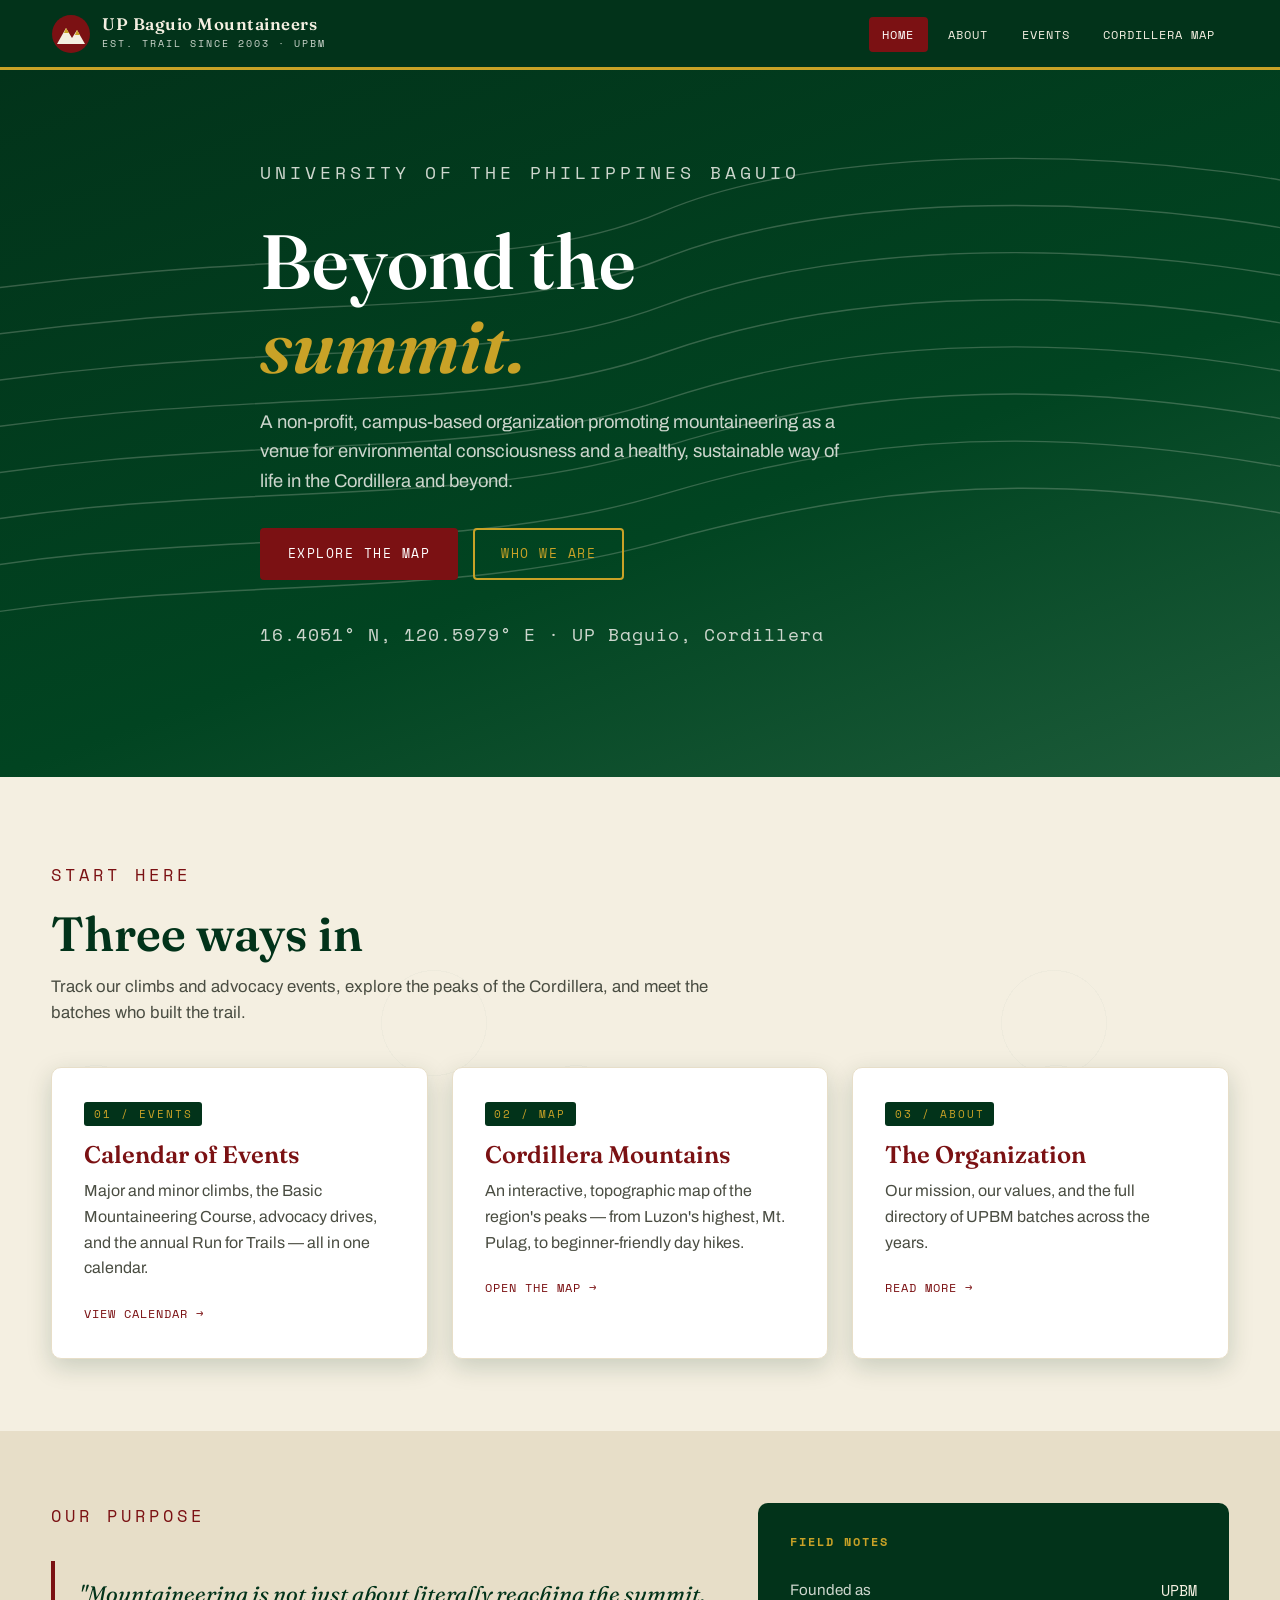
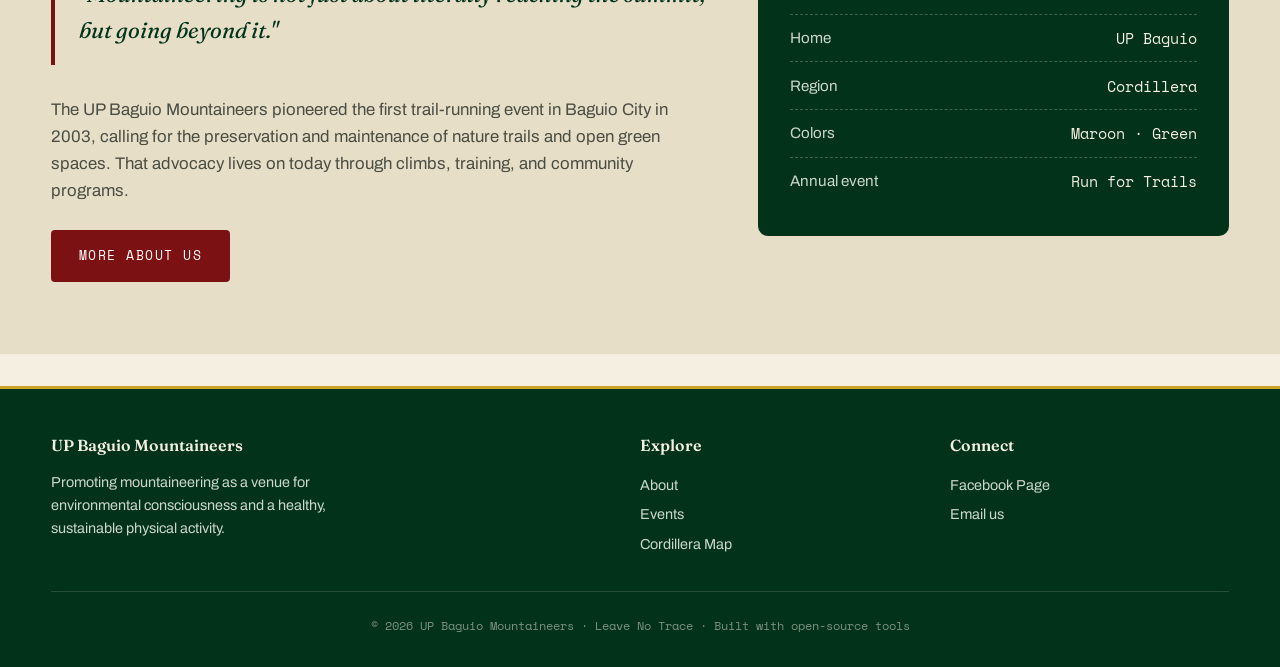
==== index.html @ 501cc20c "Add files via upload" ====
<!DOCTYPE html>
<html lang="en">
<head>
  <meta charset="UTF-8">
  <meta name="viewport" content="width=device-width, initial-scale=1.0">
  <title>UP Baguio Mountaineers</title>
  <meta name="description" content="The University of the Philippines Baguio Mountaineers — promoting mountaineering as a venue for environmental consciousness and a healthy, sustainable physical activity.">
  <link rel="preconnect" href="https://fonts.googleapis.com">
  <link rel="preconnect" href="https://fonts.gstatic.com" crossorigin>
  <link href="https://fonts.googleapis.com/css2?family=Fraunces:ital,wght@0,400;0,600;1,400;1,600&family=Archivo:wght@400;500;600&family=Space+Mono:wght@400;700&display=swap" rel="stylesheet">
  <link rel="stylesheet" href="css/style.css">
</head>
<body>

  <!-- ============ NAV ============ -->
  <nav class="nav">
    <div class="container nav-inner">
      <a href="index.html" class="brand">
        <svg class="brand-mark" viewBox="0 0 40 40" xmlns="http://www.w3.org/2000/svg">
          <circle cx="20" cy="20" r="19" fill="#7b1113"/>
          <path d="M6 30 L15 14 L21 24 L26 16 L34 30 Z" fill="#f4efe1"/>
          <path d="M15 14 L18 19 L13 19 Z" fill="#c9a227"/>
          <path d="M26 16 L29 21 L24 21 Z" fill="#c9a227"/>
        </svg>
        <span class="brand-text">
          <span class="big">UP Baguio Mountaineers</span>
          <span class="small">Est. trail since 2003 · UPBM</span>
        </span>
      </a>
      <button class="nav-toggle" aria-label="menu">☰</button>
      <ul class="nav-links">
        <li><a href="index.html">Home</a></li>
        <li><a href="about.html">About</a></li>
        <li><a href="events.html">Events</a></li>
        <li><a href="map.html">Cordillera Map</a></li>
      </ul>
    </div>
  </nav>

  <!-- ============ HERO ============ -->
  <header class="hero">
    <svg class="contours" viewBox="0 0 1200 600" preserveAspectRatio="xMidYMid slice" xmlns="http://www.w3.org/2000/svg">
      <g fill="none" stroke="#f4efe1" stroke-width="1.2">
        <path d="M-50 480 C 200 420, 400 460, 620 400 S 1000 340, 1260 400"/>
        <path d="M-50 440 C 200 380, 420 420, 620 360 S 1000 300, 1260 360"/>
        <path d="M-50 400 C 220 340, 430 380, 620 320 S 1010 260, 1260 320"/>
        <path d="M-50 360 C 240 300, 440 340, 620 280 S 1020 220, 1260 280"/>
        <path d="M-50 320 C 260 260, 450 300, 620 240 S 1030 180, 1260 240"/>
        <path d="M-50 280 C 280 220, 460 260, 620 200 S 1040 140, 1260 200"/>
        <path d="M-50 240 C 300 180, 470 220, 620 160 S 1050 100, 1260 160"/>
        <path d="M-50 200 C 320 140, 480 180, 620 120 S 1060 60, 1260 120"/>
      </g>
    </svg>
    <div class="container hero-content">
      <p class="eyebrow fade-up">University of the Philippines Baguio</p>
      <h1 class="fade-up">Beyond the<br><em>summit.</em></h1>
      <p class="fade-up">A non-profit, campus-based organization promoting mountaineering as a venue for environmental consciousness and a healthy, sustainable way of life in the Cordillera and beyond.</p>
      <div class="fade-up">
        <a href="map.html" class="btn btn-primary">Explore the Map</a>
        <a href="about.html" class="btn btn-ghost">Who We Are</a>
      </div>
      <p class="hero-coords">16.4051° N, 120.5979° E · UP Baguio, Cordillera</p>
    </div>
  </header>

  <!-- ============ FEATURES ============ -->
  <section class="block">
    <div class="container">
      <div class="section-head">
        <p class="eyebrow">Start here</p>
        <h2>Three ways in</h2>
        <p>Track our climbs and advocacy events, explore the peaks of the Cordillera, and meet the batches who built the trail.</p>
      </div>
      <div class="feature-grid">
        <div class="feature-card fade-up">
          <span class="num">01 / EVENTS</span>
          <h3>Calendar of Events</h3>
          <p>Major and minor climbs, the Basic Mountaineering Course, advocacy drives, and the annual Run for Trails — all in one calendar.</p>
          <a class="more" href="events.html">View calendar</a>
        </div>
        <div class="feature-card fade-up">
          <span class="num">02 / MAP</span>
          <h3>Cordillera Mountains</h3>
          <p>An interactive, topographic map of the region's peaks — from Luzon's highest, Mt. Pulag, to beginner-friendly day hikes.</p>
          <a class="more" href="map.html">Open the map</a>
        </div>
        <div class="feature-card fade-up">
          <span class="num">03 / ABOUT</span>
          <h3>The Organization</h3>
          <p>Our mission, our values, and the full directory of UPBM batches across the years.</p>
          <a class="more" href="about.html">Read more</a>
        </div>
      </div>
    </div>
  </section>

  <!-- ============ MISSION STRIP ============ -->
  <section class="block" style="background:var(--paper-dark)">
    <div class="container">
      <div class="about-split">
        <div>
          <p class="eyebrow" style="color:var(--maroon)">Our purpose</p>
          <blockquote class="mission">"Mountaineering is not just about literally reaching the summit, but going beyond it."</blockquote>
          <p>The UP Baguio Mountaineers pioneered the first trail-running event in Baguio City in 2003, calling for the preservation and maintenance of nature trails and open green spaces. That advocacy lives on today through climbs, training, and community programs.</p>
          <a href="about.html" class="btn btn-primary" style="margin-top:0.5rem">More about us</a>
        </div>
        <div class="fact-box">
          <h4>Field Notes</h4>
          <div class="fact-row"><span class="k">Founded as</span><span class="v">UPBM</span></div>
          <div class="fact-row"><span class="k">Home</span><span class="v">UP Baguio</span></div>
          <div class="fact-row"><span class="k">Region</span><span class="v">Cordillera</span></div>
          <div class="fact-row"><span class="k">Colors</span><span class="v">Maroon · Green</span></div>
          <div class="fact-row"><span class="k">Annual event</span><span class="v">Run for Trails</span></div>
        </div>
      </div>
    </div>
  </section>

  <!-- ============ FOOTER ============ -->
  <footer>
    <div class="container">
      <div class="foot-grid">
        <div>
          <h4>UP Baguio Mountaineers</h4>
          <p style="font-size:0.9rem;max-width:340px">Promoting mountaineering as a venue for environmental consciousness and a healthy, sustainable physical activity.</p>
        </div>
        <div>
          <h4>Explore</h4>
          <a href="about.html">About</a>
          <a href="events.html">Events</a>
          <a href="map.html">Cordillera Map</a>
        </div>
        <div>
          <h4>Connect</h4>
          <a href="https://www.facebook.com/UPBaguioMountaineers" target="_blank" rel="noopener">Facebook Page</a>
          <a href="mailto:upbaguiomountaineers@gmail.com">Email us</a>
        </div>
      </div>
      <div class="foot-bottom">
        © <span id="year"></span> UP Baguio Mountaineers · Leave No Trace · Built with open-source tools
      </div>
    </div>
  </footer>

  <script src="js/main.js"></script>
  <script>document.getElementById('year').textContent = new Date().getFullYear();</script>
</body>
</html>
---- css/style.css ----
/* =========================================================
   UP Baguio Mountaineers — Stylesheet
   Aesthetic: topographic field journal
   Colors: UP Maroon (#7B1113) + UP Forest Green (#014421)
   Fonts: Fraunces (display), Archivo (body), Space Mono (labels)
   ========================================================= */

:root {
  --maroon: #7b1113;
  --maroon-deep: #5a0c0e;
  --green: #014421;
  --green-deep: #02331a;
  --green-mid: #1d5c3a;
  --paper: #f4efe1;
  --paper-dark: #e7dec8;
  --ink: #20211c;
  --ink-soft: #4a4d42;
  --mist: #cdd6cd;
  --gold: #c9a227;
  --shadow: rgba(2, 51, 26, 0.18);
}

* { margin: 0; padding: 0; box-sizing: border-box; }

html { scroll-behavior: smooth; }

body {
  font-family: 'Archivo', sans-serif;
  background-color: var(--paper);
  color: var(--ink);
  line-height: 1.6;
  /* faint topographic contour texture */
  background-image:
    radial-gradient(circle at 20% 30%, transparent 0, transparent 38px, rgba(1,68,33,0.025) 38px, rgba(1,68,33,0.025) 39px, transparent 39px),
    radial-gradient(circle at 70% 65%, transparent 0, transparent 52px, rgba(1,68,33,0.025) 52px, rgba(1,68,33,0.025) 53px, transparent 53px);
  background-size: 480px 480px, 620px 620px;
}

h1, h2, h3, h4 { font-family: 'Fraunces', serif; font-weight: 600; line-height: 1.1; }

.mono { font-family: 'Space Mono', monospace; }

a { color: var(--maroon); text-decoration: none; }

.container { width: min(1200px, 92%); margin: 0 auto; }

/* ---------------- NAV ---------------- */
.nav {
  position: sticky; top: 0; z-index: 1000;
  background: var(--green-deep);
  border-bottom: 3px solid var(--gold);
}
.nav-inner {
  display: flex; align-items: center; justify-content: space-between;
  padding: 0.85rem 0;
}
.brand { display: flex; align-items: center; gap: 0.7rem; }
.brand-mark {
  width: 40px; height: 40px; flex-shrink: 0;
}
.brand-text { color: var(--paper); line-height: 1.05; }
.brand-text .big {
  font-family: 'Fraunces', serif; font-size: 1.05rem; font-weight: 600;
  letter-spacing: 0.5px; display: block;
}
.brand-text .small {
  font-family: 'Space Mono', monospace; font-size: 0.62rem;
  letter-spacing: 2px; text-transform: uppercase; color: var(--mist);
}
.nav-links { display: flex; gap: 0.4rem; align-items: center; list-style: none; }
.nav-links a {
  color: var(--paper); font-family: 'Space Mono', monospace;
  font-size: 0.78rem; text-transform: uppercase; letter-spacing: 1px;
  padding: 0.5rem 0.85rem; border-radius: 4px; transition: all 0.2s;
}
.nav-links a:hover, .nav-links a.active { background: var(--maroon); color: #fff; }
.nav-toggle { display: none; background: none; border: none; color: var(--paper); font-size: 1.6rem; cursor: pointer; }

/* ---------------- HERO ---------------- */
.hero {
  position: relative; overflow: hidden;
  background: linear-gradient(160deg, var(--green-deep) 0%, var(--green) 60%, var(--green-mid) 100%);
  color: var(--paper);
  padding: 5.5rem 0 6rem;
}
.hero svg.contours { position: absolute; inset: 0; width: 100%; height: 100%; opacity: 0.22; }
.hero-content { position: relative; z-index: 2; max-width: 760px; }
.eyebrow {
  font-family: 'Space Mono', monospace; font-size: 0.72rem; letter-spacing: 4px;
  text-transform: uppercase; color: var(--gold); margin-bottom: 1.2rem;
}
.hero h1 {
  font-size: clamp(2.6rem, 6vw, 5rem); color: #fff; margin-bottom: 1.2rem;
  text-wrap: balance;
}
.hero h1 em { font-style: italic; color: var(--gold); }
.hero p { font-size: 1.15rem; max-width: 580px; color: var(--mist); margin-bottom: 2rem; }
.hero-coords {
  font-family: 'Space Mono', monospace; font-size: 0.72rem; letter-spacing: 1px;
  color: rgba(244,239,225,0.6); margin-top: 2.5rem;
}

.btn {
  display: inline-block; font-family: 'Space Mono', monospace; font-size: 0.8rem;
  text-transform: uppercase; letter-spacing: 1.5px; padding: 0.85rem 1.6rem;
  border-radius: 4px; transition: all 0.2s; cursor: pointer; border: 2px solid transparent;
}
.btn-primary { background: var(--maroon); color: #fff; }
.btn-primary:hover { background: var(--maroon-deep); transform: translateY(-2px); }
.btn-ghost { border-color: var(--gold); color: var(--gold); margin-left: 0.8rem; }
.btn-ghost:hover { background: var(--gold); color: var(--green-deep); }

/* ---------------- SECTIONS ---------------- */
section.block { padding: 4.5rem 0; }
.section-head { margin-bottom: 2.5rem; max-width: 720px; }
.section-head .eyebrow { color: var(--maroon); }
.section-head h2 { font-size: clamp(2rem, 4vw, 3rem); color: var(--green-deep); }
.section-head p { color: var(--ink-soft); margin-top: 0.8rem; font-size: 1.05rem; }

.divider-mtn { display: block; width: 100%; height: 40px; }

/* feature cards */
.feature-grid { display: grid; grid-template-columns: repeat(auto-fit, minmax(260px, 1fr)); gap: 1.5rem; }
.feature-card {
  background: #fff; border: 1px solid var(--paper-dark); border-radius: 10px;
  padding: 2rem; box-shadow: 0 8px 24px var(--shadow); transition: transform 0.2s;
  position: relative; overflow: hidden;
}
.feature-card:hover { transform: translateY(-5px); }
.feature-card .num {
  font-family: 'Space Mono', monospace; font-size: 0.7rem; letter-spacing: 2px;
  color: var(--gold); background: var(--green-deep); padding: 0.2rem 0.6rem;
  border-radius: 3px; display: inline-block; margin-bottom: 1rem;
}
.feature-card h3 { font-size: 1.5rem; color: var(--maroon); margin-bottom: 0.6rem; }
.feature-card p { color: var(--ink-soft); margin-bottom: 1.2rem; }
.feature-card a.more { font-family: 'Space Mono', monospace; font-size: 0.78rem; letter-spacing: 1px; text-transform: uppercase; }
.feature-card a.more::after { content: " →"; }

/* about layout */
.about-split { display: grid; grid-template-columns: 1.4fr 1fr; gap: 3rem; align-items: start; }
.about-split p { margin-bottom: 1.1rem; color: var(--ink-soft); font-size: 1.05rem; }
.about-split p .lead { color: var(--ink); }
.fact-box { background: var(--green-deep); color: var(--paper); border-radius: 10px; padding: 2rem; }
.fact-box h4 { color: var(--gold); font-family: 'Space Mono', monospace; font-size: 0.75rem; letter-spacing: 2px; text-transform: uppercase; margin-bottom: 1.2rem; }
.fact-row { display: flex; justify-content: space-between; padding: 0.7rem 0; border-bottom: 1px dashed rgba(244,239,225,0.25); font-size: 0.95rem; }
.fact-row:last-child { border-bottom: none; }
.fact-row .k { color: var(--mist); }
.fact-row .v { font-family: 'Space Mono', monospace; }

blockquote.mission {
  border-left: 4px solid var(--maroon); padding: 1rem 0 1rem 1.5rem;
  font-family: 'Fraunces', serif; font-style: italic; font-size: 1.4rem;
  color: var(--green-deep); margin: 2rem 0;
}

/* values */
.values { display: grid; grid-template-columns: repeat(auto-fit, minmax(200px,1fr)); gap: 1.2rem; margin-top: 2rem; }
.value { padding: 1.5rem; border: 1px solid var(--paper-dark); border-radius: 8px; background: #fff; }
.value .ico { font-size: 1.6rem; }
.value h4 { color: var(--maroon); margin: 0.6rem 0 0.3rem; font-size: 1.15rem; }
.value p { font-size: 0.92rem; color: var(--ink-soft); }

/* batches */
.batch-grid { display: grid; grid-template-columns: repeat(auto-fill, minmax(280px,1fr)); gap: 1.4rem; }
.batch-card {
  background: #fff; border-radius: 10px; border: 1px solid var(--paper-dark);
  overflow: hidden; box-shadow: 0 6px 18px var(--shadow);
}
.batch-card .head {
  background: linear-gradient(135deg, var(--maroon), var(--maroon-deep));
  color: #fff; padding: 1.2rem 1.4rem; display: flex; align-items: baseline; justify-content: space-between;
}
.batch-card .head .yr { font-family: 'Space Mono', monospace; font-size: 1.6rem; }
.batch-card .head .nm { font-family: 'Fraunces', serif; font-size: 1.05rem; text-align: right; }
.batch-card .body { padding: 1.2rem 1.4rem; }
.batch-card .tagline { font-style: italic; color: var(--green-deep); font-family: 'Fraunces', serif; margin-bottom: 0.8rem; }
.batch-card ul { list-style: none; }
.batch-card li { padding: 0.3rem 0; border-bottom: 1px dotted var(--paper-dark); font-size: 0.92rem; color: var(--ink-soft); }
.batch-card li:last-child { border-bottom: none; }

/* map + calendar containers */
#map { width: 100%; height: 580px; border-radius: 10px; border: 2px solid var(--green-deep); box-shadow: 0 10px 30px var(--shadow); }
#calendar { background: #fff; padding: 1.5rem; border-radius: 10px; box-shadow: 0 10px 30px var(--shadow); }

.notice {
  background: #fff5d6; border: 1px solid var(--gold); border-radius: 8px;
  padding: 1rem 1.2rem; font-size: 0.9rem; color: #6b5a16; margin-bottom: 1.5rem;
  display: flex; gap: 0.6rem; align-items: flex-start;
}
.notice strong { color: var(--maroon); }

/* legend */
.legend { display: flex; flex-wrap: wrap; gap: 1rem; margin-top: 1.2rem; }
.legend span { display: flex; align-items: center; gap: 0.4rem; font-size: 0.82rem; font-family: 'Space Mono', monospace; }
.legend .dot { width: 14px; height: 14px; border-radius: 50%; display: inline-block; }

/* calendar legend colors */
.cat-climb { background: var(--maroon); }
.cat-training { background: var(--green-mid); }
.cat-advocacy { background: var(--gold); }
.cat-social { background: #2d6a8e; }
.cat-meeting { background: #6b4a8e; }

/* mountain list under map */
.mtn-list { margin-top: 2rem; display: grid; grid-template-columns: repeat(auto-fill, minmax(280px,1fr)); gap: 1rem; }
.mtn-item { background: #fff; border: 1px solid var(--paper-dark); border-radius: 8px; padding: 1rem 1.2rem; cursor: pointer; transition: all 0.15s; }
.mtn-item:hover { border-color: var(--green); transform: translateX(3px); }
.mtn-item h4 { color: var(--maroon); font-size: 1.1rem; }
.mtn-item .el { font-family: 'Space Mono', monospace; font-size: 0.78rem; color: var(--green-mid); }
.mtn-item .loc { font-size: 0.82rem; color: var(--ink-soft); }

/* ---------------- FOOTER ---------------- */
footer {
  background: var(--green-deep); color: var(--mist); padding: 3rem 0 2rem; margin-top: 2rem;
  border-top: 3px solid var(--gold);
}
.foot-grid { display: grid; grid-template-columns: 2fr 1fr 1fr; gap: 2rem; }
footer h4 { color: var(--paper); margin-bottom: 1rem; font-size: 1rem; }
footer a { color: var(--mist); display: block; padding: 0.2rem 0; font-size: 0.9rem; }
footer a:hover { color: var(--gold); }
.foot-bottom { margin-top: 2rem; padding-top: 1.5rem; border-top: 1px solid rgba(244,239,225,0.15); font-family: 'Space Mono', monospace; font-size: 0.75rem; text-align: center; color: rgba(244,239,225,0.5); }

/* leaflet popup tweak */
.leaflet-popup-content-wrapper { border-radius: 8px; }
.popup-title { font-family: 'Fraunces', serif; font-size: 1.15rem; color: var(--maroon); margin-bottom: 0.2rem; }
.popup-el { font-family: 'Space Mono', monospace; font-size: 0.78rem; color: var(--green-mid); margin-bottom: 0.5rem; }
.popup-notes { font-size: 0.85rem; color: var(--ink-soft); }

/* ---------------- RESPONSIVE ---------------- */
@media (max-width: 820px) {
  .nav-toggle { display: block; }
  .nav-links {
    display: none; position: absolute; top: 100%; left: 0; right: 0;
    flex-direction: column; background: var(--green-deep); padding: 1rem;
    border-bottom: 3px solid var(--gold);
  }
  .nav-links.open { display: flex; }
  .nav-links a { width: 100%; }
  .about-split { grid-template-columns: 1fr; }
  .foot-grid { grid-template-columns: 1fr; }
  .btn-ghost { margin-left: 0; margin-top: 0.8rem; }
}

/* simple fade-in on load */
.fade-up { opacity: 0; transform: translateY(20px); animation: fadeUp 0.7s ease forwards; }
.fade-up:nth-child(2) { animation-delay: 0.1s; }
.fade-up:nth-child(3) { animation-delay: 0.2s; }
@keyframes fadeUp { to { opacity: 1; transform: translateY(0); } }
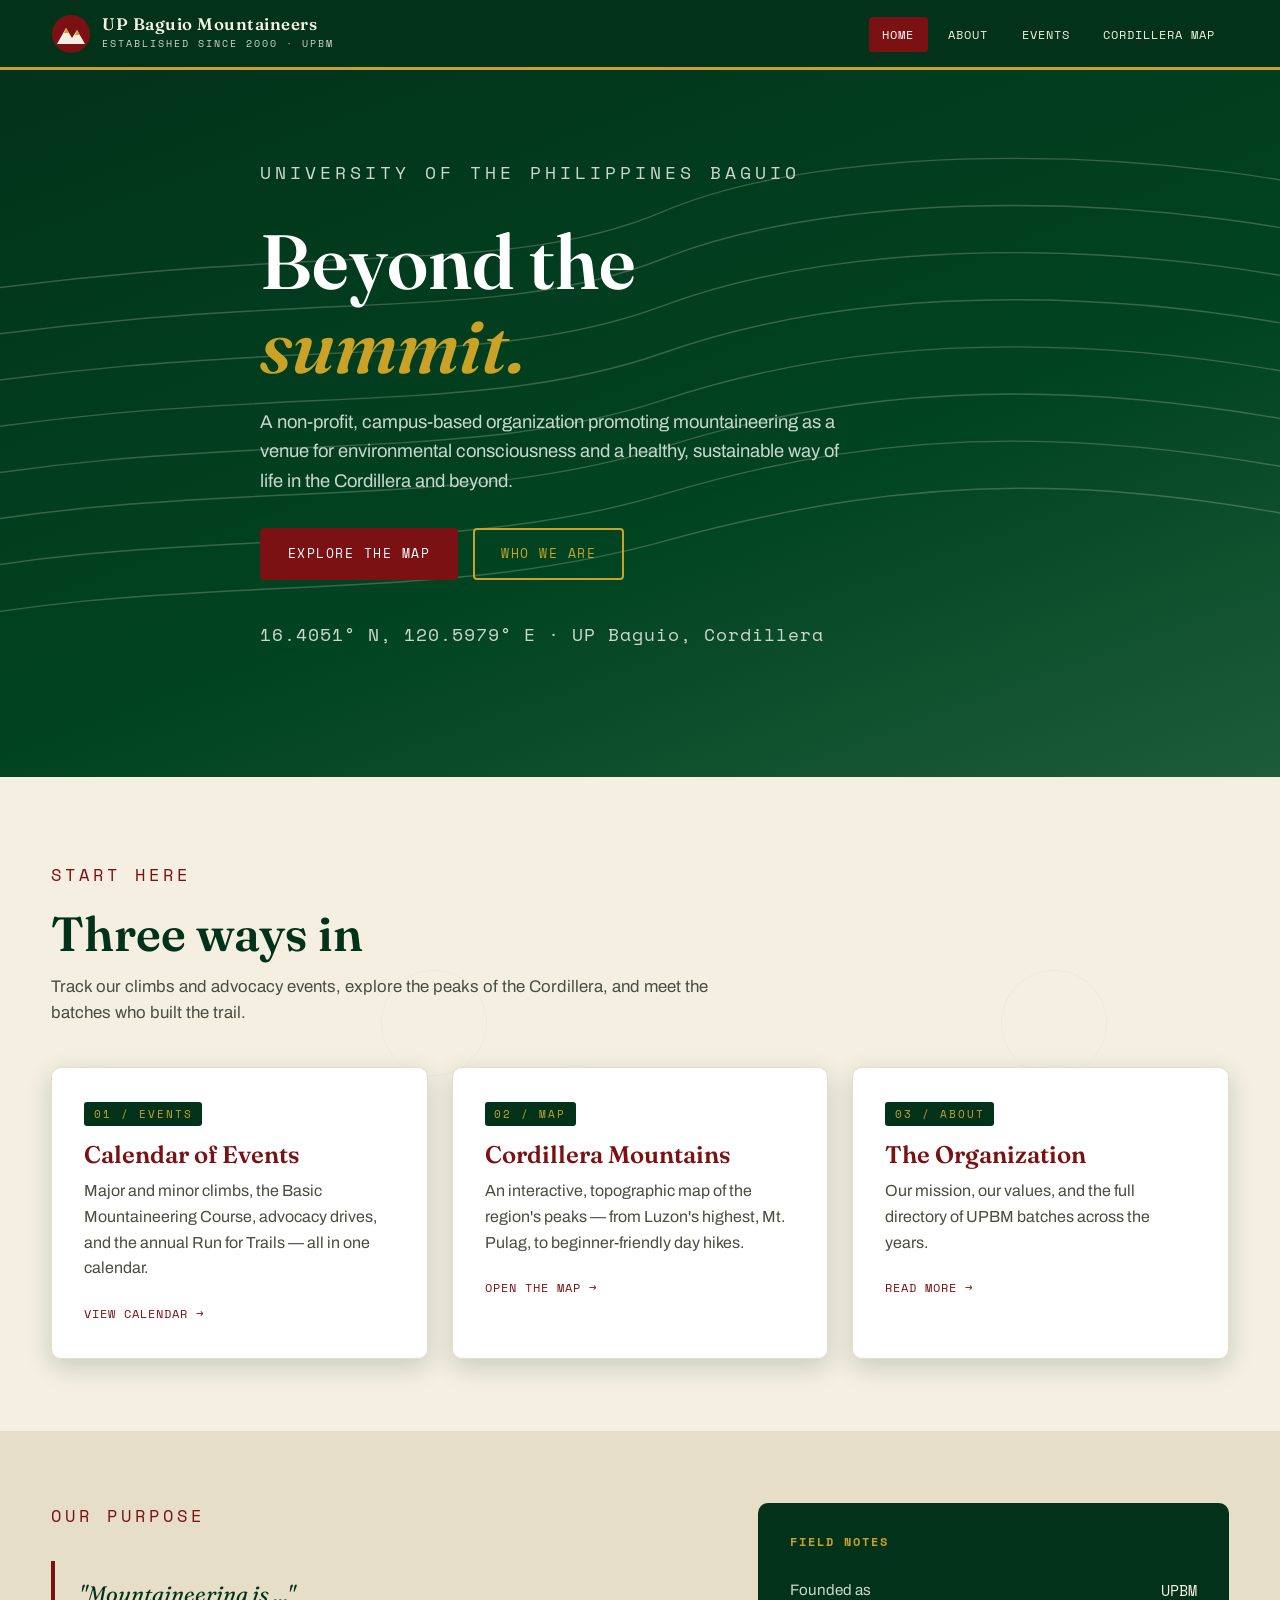
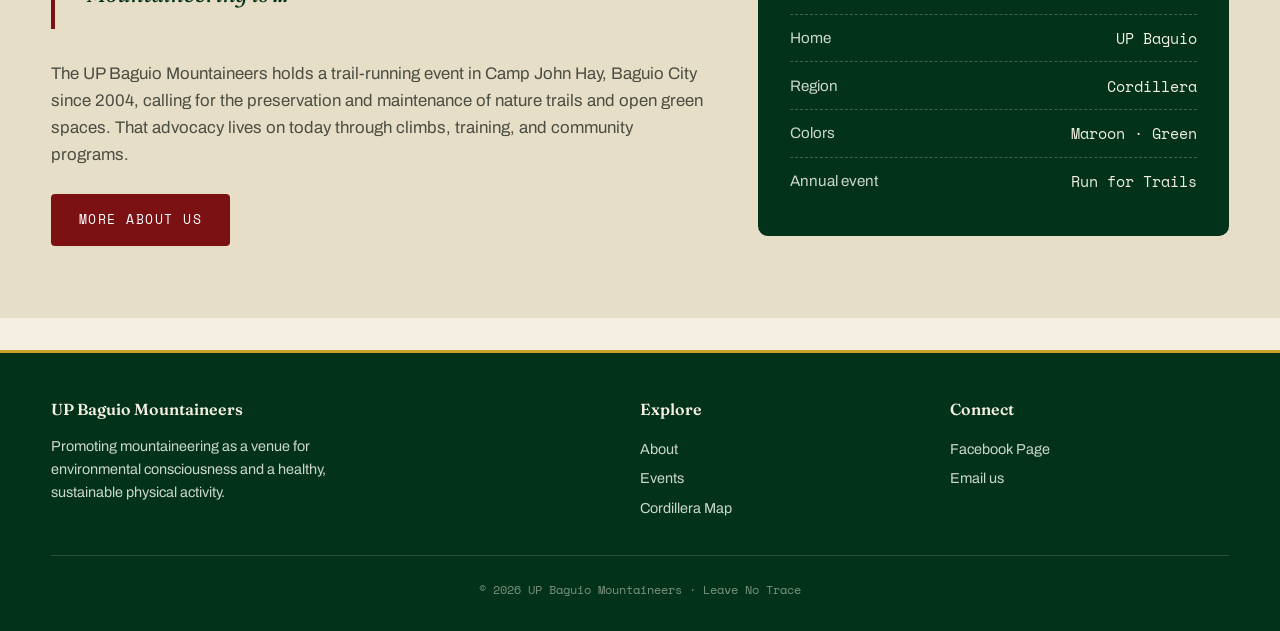
==== commit 09deb835: "Revise establishment year and mission statement Updated historical details and mission statement." ====
--- a/index.html
+++ b/index.html
@@ -24,7 +24,7 @@
         </svg>
         <span class="brand-text">
           <span class="big">UP Baguio Mountaineers</span>
-          <span class="small">Est. trail since 2003 · UPBM</span>
+          <span class="small">Established since 2000 · UPBM</span>
         </span>
       </a>
       <button class="nav-toggle" aria-label="menu">☰</button>
@@ -100,8 +100,8 @@
       <div class="about-split">
         <div>
           <p class="eyebrow" style="color:var(--maroon)">Our purpose</p>
-          <blockquote class="mission">"Mountaineering is not just about literally reaching the summit, but going beyond it."</blockquote>
-          <p>The UP Baguio Mountaineers pioneered the first trail-running event in Baguio City in 2003, calling for the preservation and maintenance of nature trails and open green spaces. That advocacy lives on today through climbs, training, and community programs.</p>
+          <blockquote class="mission">"Mountaineering is ..."</blockquote>
+          <p>The UP Baguio Mountaineers holds a trail-running event in Camp John Hay, Baguio City since 2004, calling for the preservation and maintenance of nature trails and open green spaces. That advocacy lives on today through climbs, training, and community programs.</p>
           <a href="about.html" class="btn btn-primary" style="margin-top:0.5rem">More about us</a>
         </div>
         <div class="fact-box">
@@ -137,7 +137,7 @@
         </div>
       </div>
       <div class="foot-bottom">
-        © <span id="year"></span> UP Baguio Mountaineers · Leave No Trace · Built with open-source tools
+        © <span id="year"></span> UP Baguio Mountaineers · Leave No Trace
       </div>
     </div>
   </footer>
